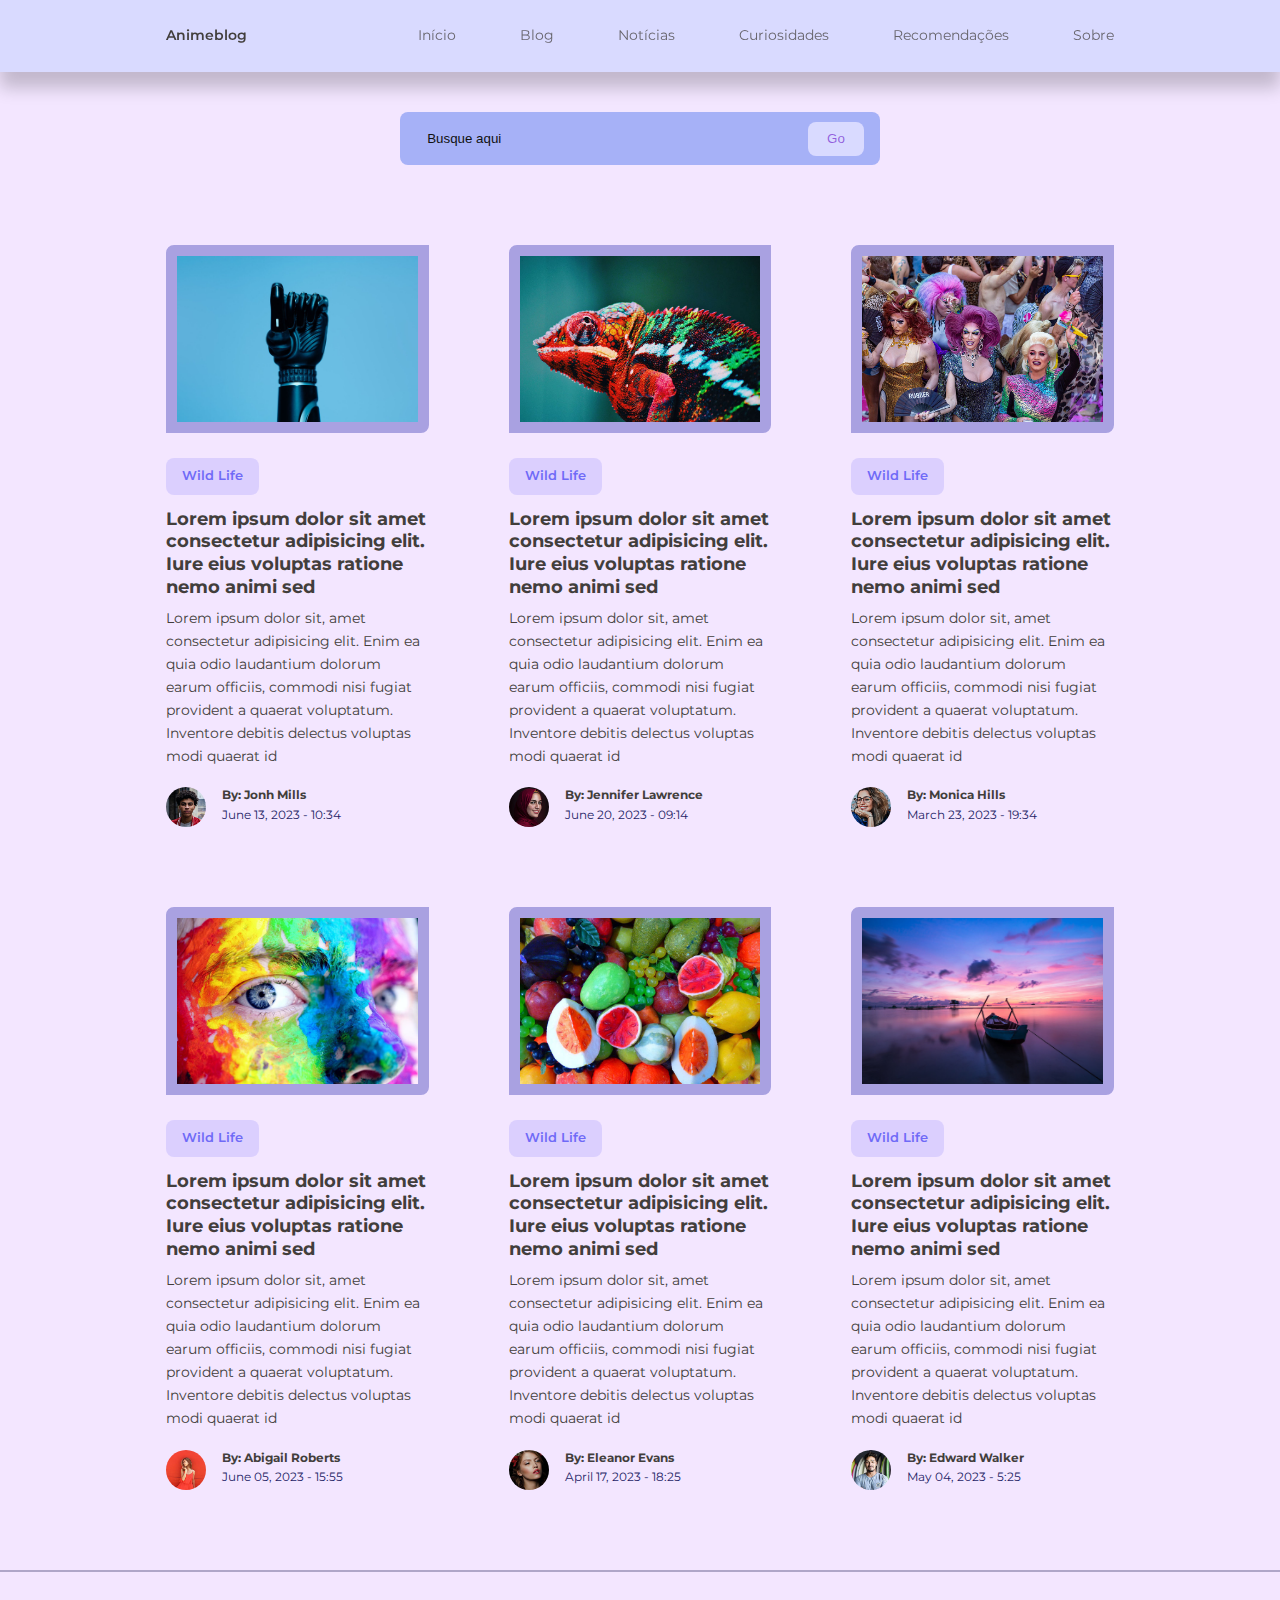
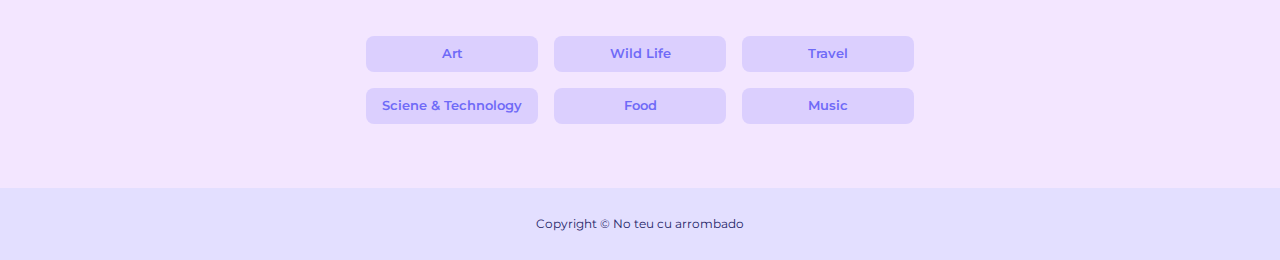
==== blog.html @ ab2e7eee "Initial" ====
<!DOCTYPE html>
<html lang="en">
  <head>
    <meta charset="UTF-8" />
    <meta name="viewport" content="width=device-width, initial-scale=1.0" />
    <title>Document</title>
    <link rel="stylesheet" href="boot.css" />
    <link rel="stylesheet" href="style.css" />
    <link
      rel="stylesheet"
      href="https://unicons.iconscout.com/release/v4.0.8/css/line.css"
    />
  </head>
  <body>
    <!-- =================== NAV ========================= -->
    <header>
      <nav>
        <div class="container nav__container">
          <a href="#" class="nav__logo">Anime<span>blog</span></a>
          <ul class="nav__items">
            <li><a href="./">Início</a></li>
            <li><a href="blog.html">Blog</a></li>
            <li><a href="#">Notícias</a></li>
            <li><a href="#">Curiosidades</a></li>
            <li><a href="#">Recomendações</a></li>
            <li><a href="#">Sobre</a></li>
          </ul>
          <button class="hamburguer">
            <span class="bar"></span>
            <span class="bar"></span>
            <span class="bar"></span>
          </button>
        </div>
      </nav>
    </header>
    <!-- =================== END OF NAV ========================= -->
    <section class="search__bar">
      <form class="container search__bar-container" action="">
        <div>
          <i class="uil uil-search"></i>
          <input type="search" name="" id="" placeholder="Busque aqui" />
        </div>
        <button type="submit" class="btn">Go</button>
      </form>
    </section>
    <!-- =================== END OF SEARCH ========================= -->

    <section class="posts">
      <div class="container posts__container">
        <article class="post">
          <div class="post__thumbnail">
            <a href="#"><img src="./images/blog2.jpg" alt="" /></a>
          </div>
          <div class="post__info">
            <a href="" class="category__button">Wild Life</a>
            <h3 class="post__title">
              <a href="#">
                Lorem ipsum dolor sit amet consectetur adipisicing elit. Iure
                eius voluptas ratione nemo animi sed</a
              >
            </h3>
            <p class="post__body">
              <a href="#"
                >Lorem ipsum dolor sit, amet consectetur adipisicing elit. Enim
                ea quia odio laudantium dolorum earum officiis, commodi nisi
                fugiat provident a quaerat voluptatum. Inventore debitis
                delectus voluptas modi quaerat id</a
              >
            </p>
            <div class="post__author">
              <div class="post__author-avatar">
                <img src="./images/avatar3.jpg" alt="" />
              </div>
              <div class="post__author-info">
                <h5>By: Jonh Mills</h5>
                <small>June 13, 2023 - 10:34</small>
              </div>
            </div>
          </div>
        </article>
        <article class="post">
          <div class="post__thumbnail">
            <a href="#"><img src="./images/blog3.jpg" alt="" /></a>
          </div>
          <div class="post__info">
            <a href="" class="category__button">Wild Life</a>
            <h3 class="post__title">
              <a href="#">
                Lorem ipsum dolor sit amet consectetur adipisicing elit. Iure
                eius voluptas ratione nemo animi sed</a
              >
            </h3>
            <p class="post__body">
              <a href="#"
                >Lorem ipsum dolor sit, amet consectetur adipisicing elit. Enim
                ea quia odio laudantium dolorum earum officiis, commodi nisi
                fugiat provident a quaerat voluptatum. Inventore debitis
                delectus voluptas modi quaerat id</a
              >
            </p>
            <div class="post__author">
              <div class="post__author-avatar">
                <img src="./images/avatar4.jpg" alt="" />
              </div>
              <div class="post__author-info">
                <h5>By: Jennifer Lawrence</h5>
                <small>June 20, 2023 - 09:14</small>
              </div>
            </div>
          </div>
        </article>
        <article class="post">
          <div class="post__thumbnail">
            <a href="#"><img src="./images/blog4.jpg" alt="" /></a>
          </div>
          <div class="post__info">
            <a href="" class="category__button">Wild Life</a>
            <h3 class="post__title">
              <a href="#">
                Lorem ipsum dolor sit amet consectetur adipisicing elit. Iure
                eius voluptas ratione nemo animi sed</a
              >
            </h3>
            <p class="post__body">
              <a href="#"
                >Lorem ipsum dolor sit, amet consectetur adipisicing elit. Enim
                ea quia odio laudantium dolorum earum officiis, commodi nisi
                fugiat provident a quaerat voluptatum. Inventore debitis
                delectus voluptas modi quaerat id</a
              >
            </p>
            <div class="post__author">
              <div class="post__author-avatar">
                <img src="./images/avatar5.jpg" alt="" />
              </div>
              <div class="post__author-info">
                <h5>By: Monica Hills</h5>
                <small>March 23, 2023 - 19:34</small>
              </div>
            </div>
          </div>
        </article>
        <article class="post">
          <div class="post__thumbnail">
            <a href="#"><img src="./images/blog5.jpg" alt="" /></a>
          </div>
          <div class="post__info">
            <a href="" class="category__button">Wild Life</a>
            <h3 class="post__title">
              <a href="#">
                Lorem ipsum dolor sit amet consectetur adipisicing elit. Iure
                eius voluptas ratione nemo animi sed</a
              >
            </h3>
            <p class="post__body">
              <a href="#"
                >Lorem ipsum dolor sit, amet consectetur adipisicing elit. Enim
                ea quia odio laudantium dolorum earum officiis, commodi nisi
                fugiat provident a quaerat voluptatum. Inventore debitis
                delectus voluptas modi quaerat id</a
              >
            </p>
            <div class="post__author">
              <div class="post__author-avatar">
                <img src="./images/avatar6.jpg" alt="" />
              </div>
              <div class="post__author-info">
                <h5>By: Abigail Roberts</h5>
                <small>June 05, 2023 - 15:55</small>
              </div>
            </div>
          </div>
        </article>
        <article class="post">
          <div class="post__thumbnail">
            <a href="#"><img src="./images/blog6.jpg" alt="" /></a>
          </div>
          <div class="post__info">
            <a href="" class="category__button">Wild Life</a>
            <h3 class="post__title">
              <a href="#">
                Lorem ipsum dolor sit amet consectetur adipisicing elit. Iure
                eius voluptas ratione nemo animi sed</a
              >
            </h3>
            <p class="post__body">
              <a href="#"
                >Lorem ipsum dolor sit, amet consectetur adipisicing elit. Enim
                ea quia odio laudantium dolorum earum officiis, commodi nisi
                fugiat provident a quaerat voluptatum. Inventore debitis
                delectus voluptas modi quaerat id</a
              >
            </p>
            <div class="post__author">
              <div class="post__author-avatar">
                <img src="./images/avatar7.jpg" alt="" />
              </div>
              <div class="post__author-info">
                <h5>By: Eleanor Evans</h5>
                <small>April 17, 2023 - 18:25</small>
              </div>
            </div>
          </div>
        </article>
        <article class="post">
          <div class="post__thumbnail">
            <a href="#"><img src="./images/blog7.jpg" alt="" /></a>
          </div>
          <div class="post__info">
            <a href="" class="category__button">Wild Life</a>
            <h3 class="post__title">
              <a href="#">
                Lorem ipsum dolor sit amet consectetur adipisicing elit. Iure
                eius voluptas ratione nemo animi sed</a
              >
            </h3>
            <p class="post__body">
              <a href="#"
                >Lorem ipsum dolor sit, amet consectetur adipisicing elit. Enim
                ea quia odio laudantium dolorum earum officiis, commodi nisi
                fugiat provident a quaerat voluptatum. Inventore debitis
                delectus voluptas modi quaerat id</a
              >
            </p>
            <div class="post__author">
              <div class="post__author-avatar">
                <img src="./images/avatar8.jpg" alt="" />
              </div>
              <div class="post__author-info">
                <h5>By: Edward Walker</h5>
                <small>May 04, 2023 - 5:25</small>
              </div>
            </div>
          </div>
        </article>
      </div>
    </section>
    <!-- =================== END OF POSTS ========================= -->
    <section class="category__buttons">
      <div class="container category__buttons-container">
        <a href="#" class="category__button">Art</a>
        <a href="#" class="category__button">Wild Life</a>
        <a href="#" class="category__button">Travel</a>
        <a href="#" class="category__button">Sciene & Technology</a>
        <a href="#" class="category__button">Food</a>
        <a href="#" class="category__button">Music</a>
      </div>
    </section>
    <!-- =================== END OF CATEGORY BUTTONS ========================= -->

    <footer>
      <div class="footer__copyright">
        <small> Copyright &copy; No teu cu arrombado </small>
      </div>
    </footer>

    <script src="./script.js"></script>
  </body>
</html>
---- boot.css ----
/* RESET */
:root
{
 --color-primary: #6f6af7;
 --color-primary-1: #D9DAFF;
 --color-primary-light: hsl(242, 91%, 69%, 18%);
 --color-primary-variante: #5854c7;
 --color-red: #da0f3f;
 --color-red-light: hsl(346, 87%, 46%, 15%);    
 --color-green: #00c476;
 --color-green-light: hsl(156, 100%, 38%, 15%);
 --color-gray-900: #1e1e66;
 --color-gray-line: #16164d4f;
 --color-gray-ale: #3434b363;
 --color-gray-700: #2d2b7c;
 --color-gray-300: rgba(242, 242, 254, 0.3);
 --color-gray-200: rgba(242,242,254,0.7);
 --color-black-light:#423E3C;
 --color-white: #f2f2fe;
 --color-purple: #674D80;
 --color-bg: #F3E6FF;


 --transition: all 300ms ease;

 --container-width-lg: 74%;
 --container-width-md: 88%;
 --form-width: 40%;

 --card-border-radius-1: 0.48rem;
 --card-border-radius-2: 0.8rem;
 --card-border-radius-3: 12.8rem;
 --card-border-radius-4: 3.2rem;
 --card-border-radius-5: 8rem;
    
}
 *{
    margin: 0;
    padding: 0;
    box-sizing: border-box;
    -moz-box-sizing: border-box;
    -webkit-box-sizing: border-box;
    outline: 0;
    border: 0;
    appearance: none;
    list-style: none;
    text-decoration: none;
}



html {
    font-size: 62.5%;
}

body{
    font-family: 'Montserrat', sans-serif;
   line-height: 1.6;
   color: var(--color-gray-900); 
   overflow-x: hidden;
   background: var(--color-bg);
   font-size: 1.44rem;
}

.container{
    width: var(--container-width-lg);
    max-width: 180rem;
    margin: 0 auto;
}
section{
    margin-top: .48rem;
    width: 100vw;
}

h1,h2,h3, h4,h5{
    color: var(--color-black-light);
    line-height: 1.3;
}

h1{
    font-size: 4.8rem;
    margin: 1.6rem 0;
}

h2{
    font-size: 2.72rem;
    margin: 1.6rem 0;
}

h3{
    font-size: 1.76rem;
    margin: 1.28rem 0 0.8rem;
}

h4{
    font-size: 1.6rem;
}

a{
    color: var(--color-black-light);
    transition: var(--transition);
    
}

img{
    display: block;
    width: 100%;
    object-fit: cover;
}
---- style.css ----
@charset "UTF-8";
@import url('https://fonts.googleapis.com/css2?family=Montserrat:wght@300;400;500;600;700;800;900&display=swap');
/* ============================ NAV ========================== */

nav{
    background: var(--color-primary-1);
    width: 100vw;
    height: 7.2rem;
    position: fixed;
    top: 0;
    z-index: 10;
    box-shadow: 0 1.6rem 1.6rem rgba(0,0,0,0.2);
}

.nav__container{
    height: 100%;
    display: flex;
    align-items: center;
    justify-content: space-between;
}

.nav__logo{
    font-weight: 600;
    font-size: 1.92;
}

.nav__items{
    display: flex;
    align-items: center;
    gap: 6.4rem;
    transition: var(--transition);
}

.nav__items li a{
    opacity: 0.75;
}

.nav__items li a:hover{
    letter-spacing: 0.2rem;
    color: #464880;
}

.hamburguer{
    display: none;
}

.bar{
    display: block;
    width: 2.8rem;
    height: .3rem;
    border-radius: 0.2rem;
    margin: .5rem auto;
    background-color: #000000;
    transition: all 0.3s ease-in-out;
}

/* ============================ CATEGPRY BUTTON ========================== */

.category__button{
    background: var(--color-primary-light);
    color: var(--color-primary);
    display: inline-block;
    padding: .8rem 1.6rem;
    border-radius: var(--card-border-radius-2);
    font-weight: 600;
    font-size: 1.28rem;
    text-align: center  ;
}

.category__button:hover{
    color: var(--color-purple);
}
/* ============================ GENERAL POST ========================== */

.post__thumbnail{
    border-radius: var(--card-border-radius-2) 0;
    border: 1.1rem solid var(--color-gray-ale);
    overflow: hidden;
    margin-bottom: 2.56rem;
}
.post:hover .post__thumbnail img{
    filter: saturate(0);
    transition: filter 500ms ease;
}

.post__author {
    display: flex;
    gap: 1.6rem;
    margin-top: 1.92rem;
}

.post__author-avatar{
    width: 4rem;
    height: 4rem;
    border-radius: var(--card-border-radius-3);
    overflow: hidden;
}
/* ============================ FEATURED ========================== */
.featured{
    margin-bottom: 4rem;
  
}

.featured__container{
    display: grid;
    grid-template-columns: 1fr 1fr;
    gap: 6.4rem;
}

.featured .post__thumbnail{
    height: fit-content;
}
/* ============================ POSTS ========================== */
.posts__container{
    display: grid;
    grid-template-columns: repeat(3, 1fr);
    gap: 8rem;
    margin-bottom: 8rem;
}

/* ============================ CATEGORY BUTTONS ========================== */
.category__buttons{
    padding: 6.4rem 0;
    border-top: .2rem solid var(--color-gray-line);
    /* border-bottom: .2rem solid var(--color-gray-line); */
}

.category__buttons-container{
    width: fit-content;
    display: grid;
    grid-template-columns: repeat(3,1fr);
    gap: 1.6rem;
}

/* ============================ FOOTER ========================== */

footer{
    background-color: #d9daffa1;
    padding: 1rem 0;
    /* box-shadow: inset 0 2.4rem rgba(230, 204, 255, 1); */
}

.footer__copyright{
    text-align: center;
    padding: 1.4rem 0;
    
}

/* ============================ SEARCH ========================== */

.search__bar{
    margin-top: 11.2rem;
}

.search__bar-container{
    position: relative; 
    width: 48rem;
    background-color: #A6B1F7;
    display: flex;
    align-items: center;
    justify-content: space-between;
    overflow: hidden;
    padding: .96rem 1.6rem;
    border-radius: var(--card-border-radius-2);
    color: var(--color-gray-300);
    margin-bottom: 8rem;

}

.search__bar-container > div{
    width: 100%;
    display: flex;
    align-items: center;
}

.search__bar input{
    background: transparent;
    margin-left: 1.12rem;
    padding: .8rem 0;
    width: 100%;
}

.search__bar input::placeholder{
    color: rgb(17, 17, 17);
}
/* ============================ BUTTON ========================== */

.btn{
    display: inline-block;
    width: fit-content;
    padding: 0.96rem 1.92rem;
    background-color: var(--color-primary-1);
    border-radius: var(--card-border-radius-2);
    cursor: pointer;
    transition: var(--transition);
    color: #6f1dcca9;
}
/* ============================ SINGLE POST ========================== */
.singlepost{
    margin: 9.6rem 0 3.2rem;
}

.singlepost__container{
    width: 60%;
    background-color: #a6b1f77a;
    padding: 1.6rem 3.2rem 4.8rem;
}

.singlepost__thumbnail{
    margin: 2.4rem 0 1.6rem;
}
/* .singlepost__container .post__author-avatar {
    width: 10rem;
    border-radius: var(--card-border-radius-1);
    height: 10rem;
} */
.singlepost__container p{
    margin-top: 1.6rem;
    line-height: 1.7;
}

.desc__author{
    background-color: #E8DAD1;
    padding: 1.6rem 3.2rem 4.8rem;  
    width: 60%;
    margin-bottom: 2rem;
    /* display: flex; */
}
.desc__author .desc__author-avatar {
    width: 10rem;
    height: 10rem;
    display: flex;
    margin: 0 auto 2rem;
    flex-direction: row;
    
    justify-content: center;
    align-items: center;
    
   /*  border-radius: var(--card-border-radius-1);
    height: 10rem; */
}

.desc__author-avatar img{
    border-radius: var(--card-border-radius-1);

}


/* ============================ MEDIA QUERIES (MEDIUM DIVICE)========================== */

@media screen and (max-width: 1024px){
    /* =============== GENERAL ================== */
    .container{
        width: var(--container-width-md);
    }

    h2{
        font-size: 2.56rem;
    }

    h3{
        font-size: 1.92rem;
    }

    /* =============== NAV ================== */

    .hamburguer{
        display: inline-block;
        font-size: 2.4rem;
        background: transparent;
        color: #464880;
        cursor: pointer;
    }
    .hamburguer.active .bar:nth-child(2){
        opacity: 0;
    }
    .hamburguer.active .bar:nth-child(1){
        transform: translateY(0.7rem) rotate(45deg);
    }
    .hamburguer.active .bar:nth-child(3){
        transform: translateY(-1rem) rotate(-45deg);
    }



  

    .nav__container{
        position: relative;
    }

   


    .nav__items{
        position: absolute;
        flex-direction: column;
        top: 100%;
        width: 19.8rem;
        align-items: flex-start;
        justify-content: center;
        gap: 0;
        display: none;
        
    }

    .nav__items.active{
        right: 0;
        display: inline;

    }
    .nav__items li{
        width: 100%;
        height: 5.5rem;
        display: flex;
        align-items: center;
        box-shadow: 2.2rem 2.8rem 11.2rem rgba(0, 0, 0, 0.473);
        border-top: 0.063rem solid var(#D9DAFF);
        animation: navdropdown 1s 0s ease forwards;
        opacity: 0;
        transform-origin: top;

    }

    .nav__items li:nth-child(2){
        animation-delay: 200ms;
    }
    .nav__items li:nth-child(3){
        animation-delay: 400ms;
    }
    .nav__items li:nth-child(4){
        animation-delay: 600ms;
    }
    .nav__items li:nth-child(5){
        animation-delay: 800ms;
    }
     /* Nav dropdown animation */
    @keyframes navdropdown{
        0%{
            transform: rotateX(90deg);
        }
        100%{
            transform: rotateX(0deg);
            opacity: 1;
        }

    }
    .nav__items li a{
        border-radius: 0;
        background: #D9DAFF;
        width: 100%;
        height: 100%;
        padding: 0 3.2rem;
        display: flex;
        align-items: center;
        opacity: 1;
    }

    .featured__container{
        grid-template-columns: 1fr;

        gap: 4.8rem;
    }

    .posts__container{
        grid-template-columns: 1fr 1fr;
        gap: 4.8rem;
    }

    .footer__container{
        grid-template-columns: 1fr 1fr;
        gap: 4.8rem;
    }

    .search__bar-container{
        width: 60%;
    }
}

/* ============================ MEDIA QUERIES (SMALL DIVICE)========================== */

@media screen and (max-width: 600px){
    section{
        margin-top: 3.2rem;
        
    }

    h1{
        font-size: 3.2rem;
    }

    .featured{
        margin-top: 9.6rem;

    }

    .featured__container{
        grid-template-columns: 1fr;
        gap: 0;
    }
 
    .posts__container{
        grid-template-columns: 1fr;
    }

    .category__buttons-container{
        grid-template-columns: 1fr 1fr;
    } 
    .search__bar-container{
        width: var(--container-width-md);
    }

    .singlepost__container{
        background: transparent;
        padding: 0;
    }
    .desc__author{
        background: transparent;

    }
}


/* nav mobile hamburguer */

/*
@media(max-width:768px){
    .hamburguer{
        
        display: block;
    }
    .main_header_nav{
        position: fixed;
        left: -100%;
        top: 4.6rem;
        gap: 0;
        border-radius: 0 0 1rem 1rem;
        background-color: #eeeaea81;
        height: 100vh;
        width: 100%;
        transition: 0.3s;
        margin: 0 auto;
        
    }
    .main_header_nav_links{
        width: 100%;
        padding: 4rem;
        text-align: center;
        flex-direction: column;
        margin: 0;
    }
    .main_header_nav_links li{
        padding: 4rem 0;
        margin: 0;
        
    }
    .main_header_nav .main_header_nav_links li a{
        color: black;
    }

    .main_header_nav.is-active{
        left: 0;
    }

    .content,
    .container{
        max-width: 100%;
        margin: 0 auto;
    }
  
}
 */
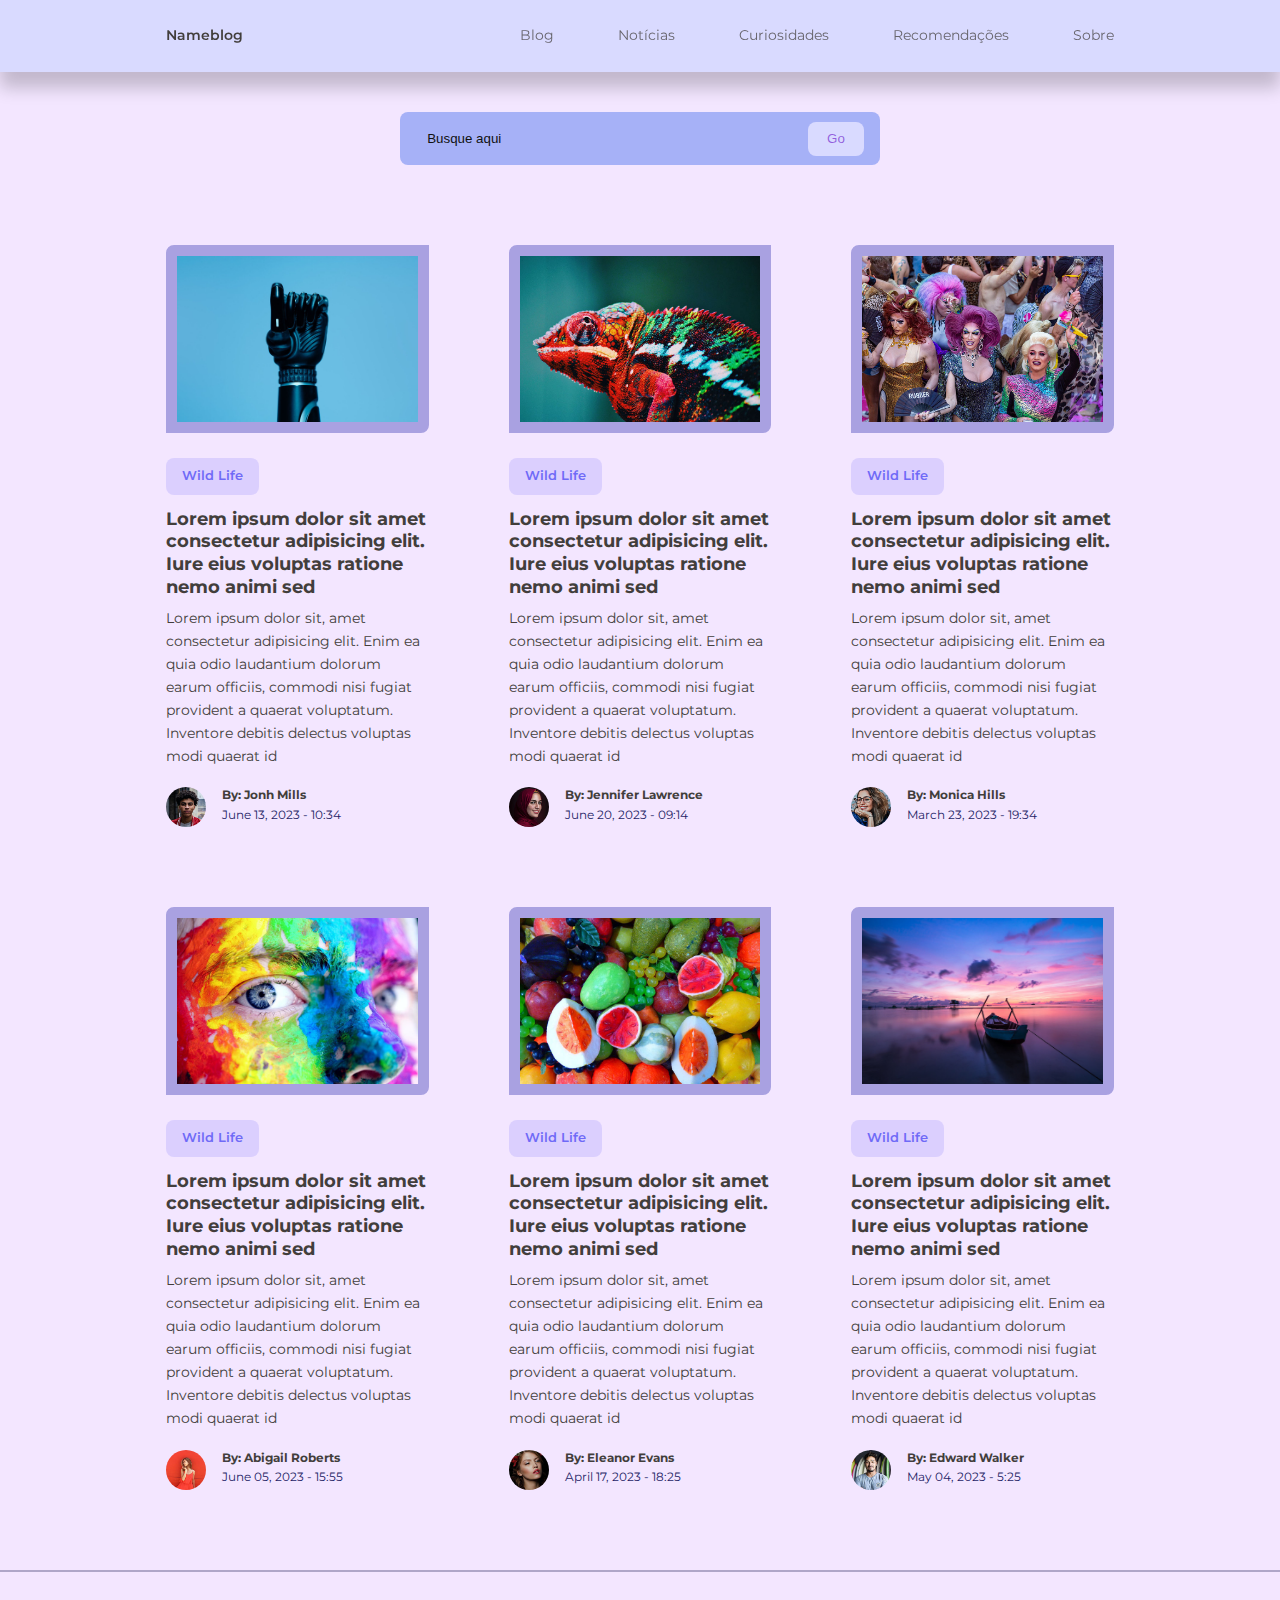
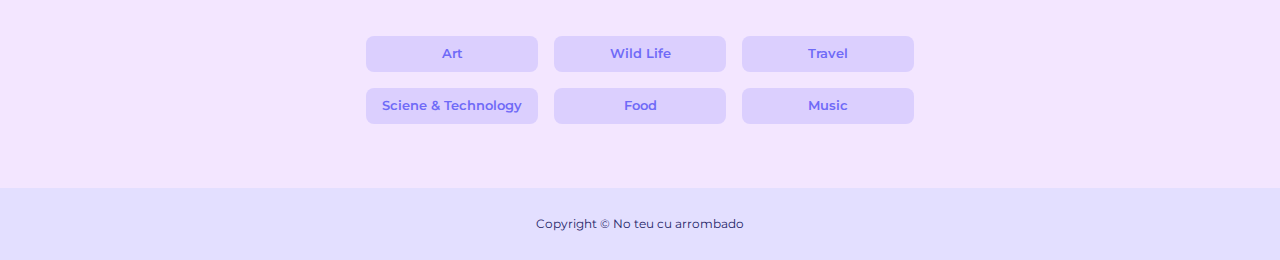
==== commit 350983b3: "Segundo commit" ====
--- a/blog.html
+++ b/blog.html
@@ -16,14 +16,13 @@
     <header>
       <nav>
         <div class="container nav__container">
-          <a href="#" class="nav__logo">Anime<span>blog</span></a>
+          <a href="./index.html" class="nav__logo">Name<span>blog</span></a>
           <ul class="nav__items">
-            <li><a href="./">Início</a></li>
-            <li><a href="blog.html">Blog</a></li>
-            <li><a href="#">Notícias</a></li>
-            <li><a href="#">Curiosidades</a></li>
-            <li><a href="#">Recomendações</a></li>
-            <li><a href="#">Sobre</a></li>
+            <li><a href="./blog.html">Blog</a></li>
+            <li><a href="./news.html">Notícias</a></li>
+            <li><a href="./curiosity.html">Curiosidades</a></li>
+            <li><a href="./recommendations.html">Recomendações</a></li>
+            <li><a href="./about.html">Sobre</a></li>
           </ul>
           <button class="hamburguer">
             <span class="bar"></span>
@@ -49,7 +48,7 @@
       <div class="container posts__container">
         <article class="post">
           <div class="post__thumbnail">
-            <a href="#"><img src="./images/blog2.jpg" alt="" /></a>
+            <a href="./post.html"><img src="./images/blog2.jpg" alt="" /></a>
           </div>
           <div class="post__info">
             <a href="" class="category__button">Wild Life</a>
--- a/style.css
+++ b/style.css
@@ -202,7 +202,7 @@
 
 .singlepost__container{
     width: 60%;
-    background-color: #a6b1f77a;
+    background-color: #CEC5E8;
     padding: 1.6rem 3.2rem 4.8rem;
 }
 
@@ -224,20 +224,13 @@
     padding: 1.6rem 3.2rem 4.8rem;  
     width: 60%;
     margin-bottom: 2rem;
-    /* display: flex; */
+    display: grid;
+    place-items: center;
 }
 .desc__author .desc__author-avatar {
     width: 10rem;
     height: 10rem;
-    display: flex;
-    margin: 0 auto 2rem;
-    flex-direction: row;
-    
-    justify-content: center;
-    align-items: center;
-    
-   /*  border-radius: var(--card-border-radius-1);
-    height: 10rem; */
+    margin-bottom: 2rem;
 }
 
 .desc__author-avatar img{
@@ -245,6 +238,21 @@
 
 }
 
+
+/* ============================ CATEGORY POSTS========================== */
+.category__title{
+    height: 27rem;
+    margin: 7.2rem 0;
+    display: grid;
+    place-items: center center;
+    background: #8ca3f070;
+}
+
+.empty__page{
+    height: 89vh;
+    display: grid;
+    place-items: center;
+}
 
 /* ============================ MEDIA QUERIES (MEDIUM DIVICE)========================== */
 
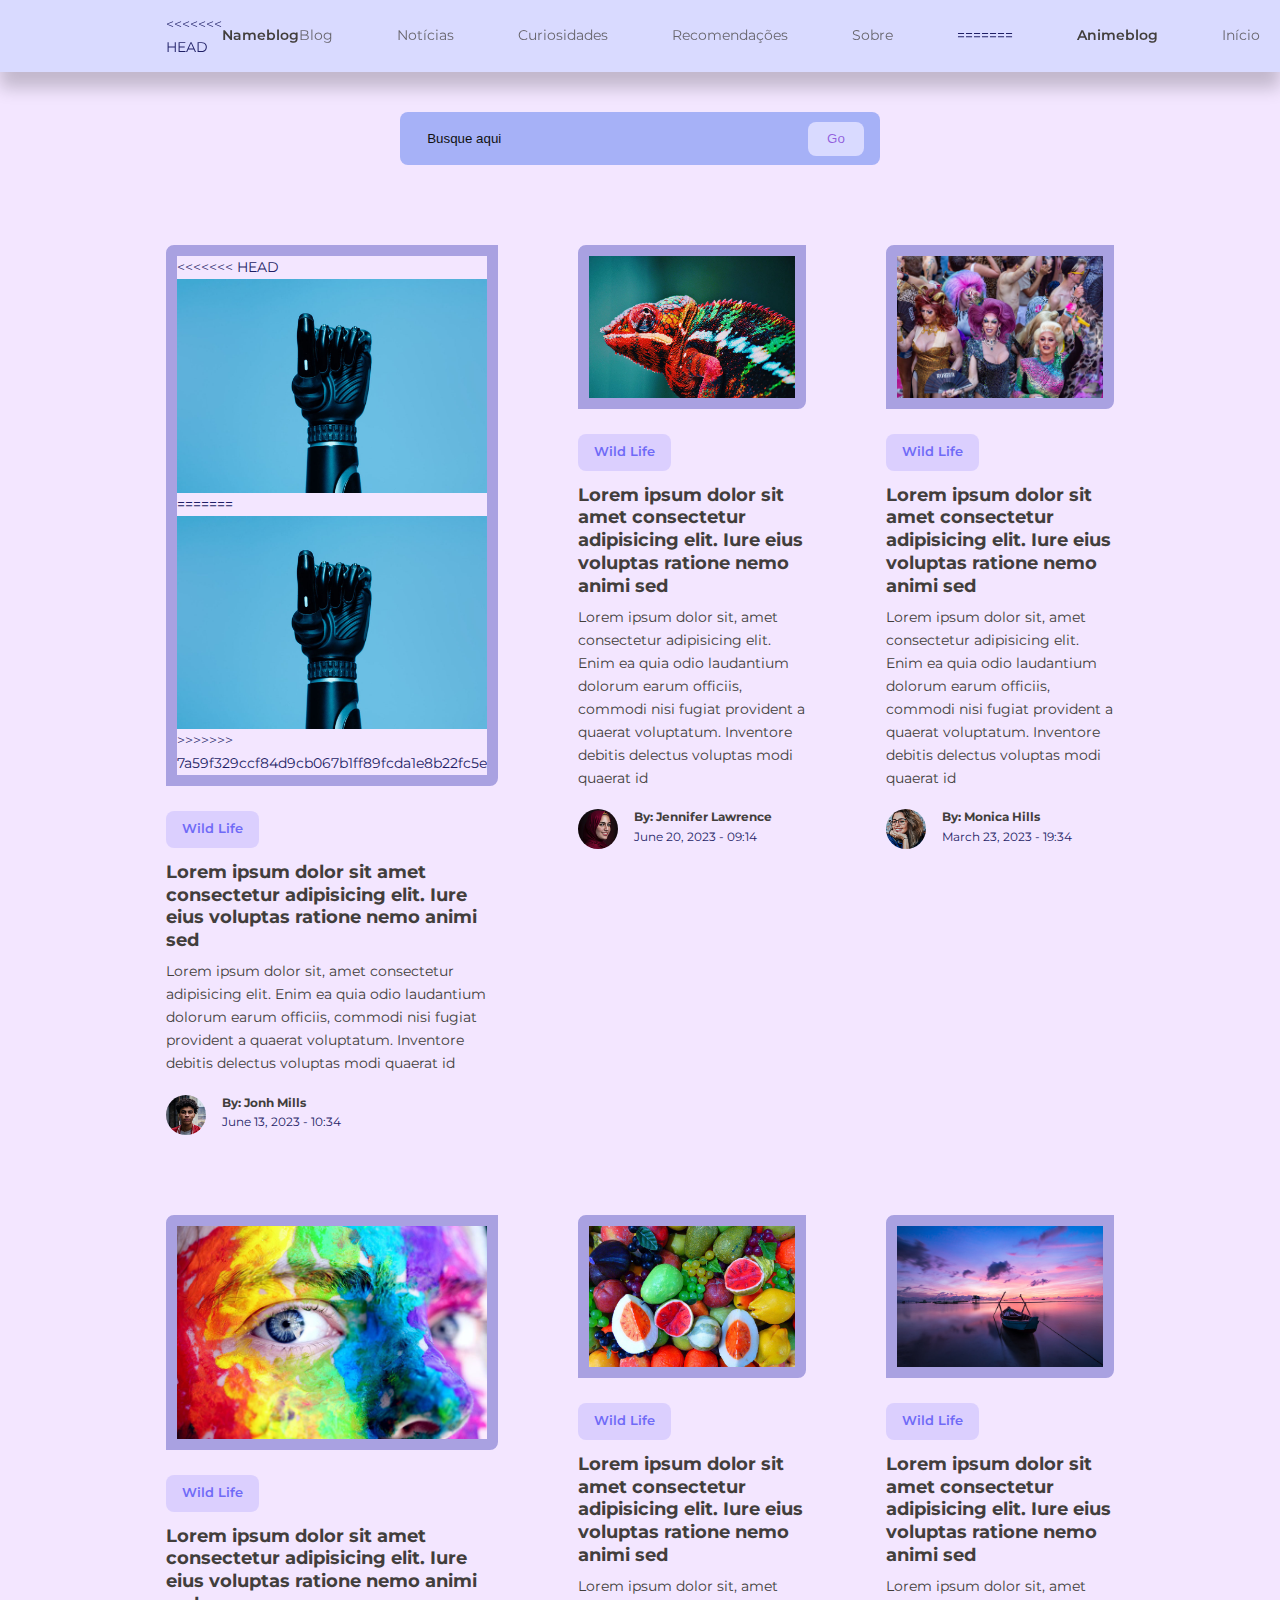
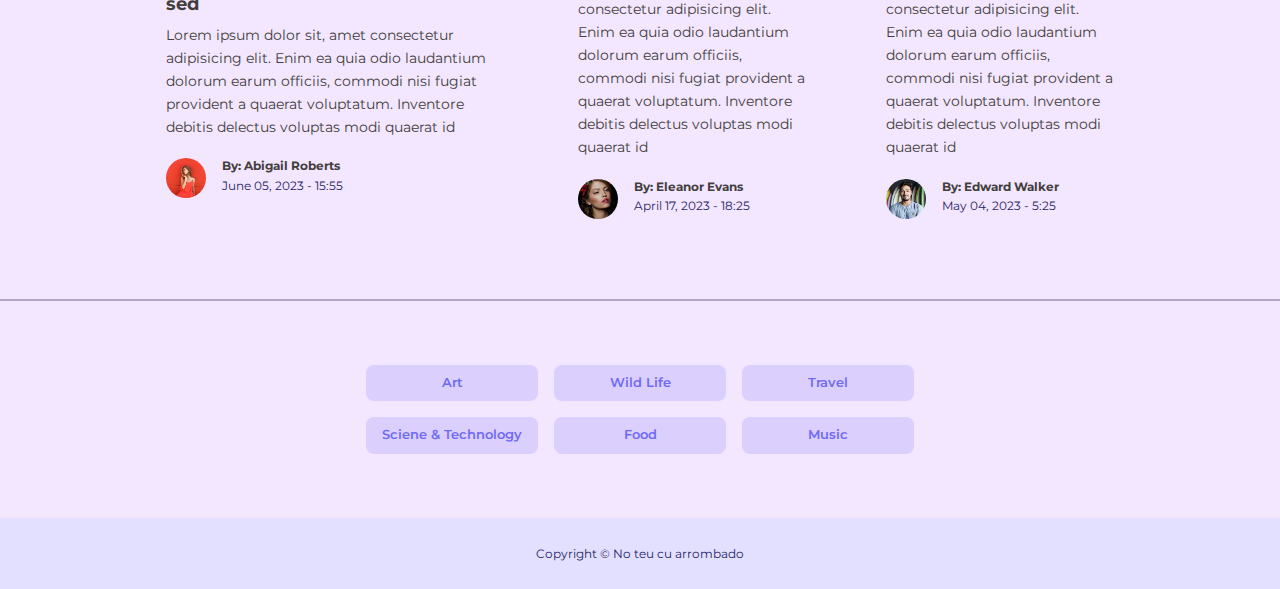
==== commit 860a3cf0: "Quarto commit" ====
--- a/blog.html
+++ b/blog.html
@@ -16,6 +16,7 @@
     <header>
       <nav>
         <div class="container nav__container">
+<<<<<<< HEAD
           <a href="./index.html" class="nav__logo">Name<span>blog</span></a>
           <ul class="nav__items">
             <li><a href="./blog.html">Blog</a></li>
@@ -23,6 +24,16 @@
             <li><a href="./curiosity.html">Curiosidades</a></li>
             <li><a href="./recommendations.html">Recomendações</a></li>
             <li><a href="./about.html">Sobre</a></li>
+=======
+          <a href="#" class="nav__logo">Anime<span>blog</span></a>
+          <ul class="nav__items">
+            <li><a href="./">Início</a></li>
+            <li><a href="blog.html">Blog</a></li>
+            <li><a href="#">Notícias</a></li>
+            <li><a href="#">Curiosidades</a></li>
+            <li><a href="#">Recomendações</a></li>
+            <li><a href="#">Sobre</a></li>
+>>>>>>> 7a59f329ccf84d9cb067b1ff89fcda1e8b22fc5e
           </ul>
           <button class="hamburguer">
             <span class="bar"></span>
@@ -48,7 +59,11 @@
       <div class="container posts__container">
         <article class="post">
           <div class="post__thumbnail">
+<<<<<<< HEAD
             <a href="./post.html"><img src="./images/blog2.jpg" alt="" /></a>
+=======
+            <a href="#"><img src="./images/blog2.jpg" alt="" /></a>
+>>>>>>> 7a59f329ccf84d9cb067b1ff89fcda1e8b22fc5e
           </div>
           <div class="post__info">
             <a href="" class="category__button">Wild Life</a>
--- a/style.css
+++ b/style.css
@@ -202,7 +202,11 @@
 
 .singlepost__container{
     width: 60%;
+<<<<<<< HEAD
     background-color: #CEC5E8;
+=======
+    background-color: #a6b1f77a;
+>>>>>>> 7a59f329ccf84d9cb067b1ff89fcda1e8b22fc5e
     padding: 1.6rem 3.2rem 4.8rem;
 }
 
@@ -224,13 +228,29 @@
     padding: 1.6rem 3.2rem 4.8rem;  
     width: 60%;
     margin-bottom: 2rem;
+<<<<<<< HEAD
     display: grid;
     place-items: center;
+=======
+    /* display: flex; */
+>>>>>>> 7a59f329ccf84d9cb067b1ff89fcda1e8b22fc5e
 }
 .desc__author .desc__author-avatar {
     width: 10rem;
     height: 10rem;
+<<<<<<< HEAD
     margin-bottom: 2rem;
+=======
+    display: flex;
+    margin: 0 auto 2rem;
+    flex-direction: row;
+    
+    justify-content: center;
+    align-items: center;
+    
+   /*  border-radius: var(--card-border-radius-1);
+    height: 10rem; */
+>>>>>>> 7a59f329ccf84d9cb067b1ff89fcda1e8b22fc5e
 }
 
 .desc__author-avatar img{
@@ -239,6 +259,7 @@
 }
 
 
+<<<<<<< HEAD
 /* ============================ CATEGORY POSTS========================== */
 .category__title{
     height: 27rem;
@@ -254,6 +275,8 @@
     place-items: center;
 }
 
+=======
+>>>>>>> 7a59f329ccf84d9cb067b1ff89fcda1e8b22fc5e
 /* ============================ MEDIA QUERIES (MEDIUM DIVICE)========================== */
 
 @media screen and (max-width: 1024px){
